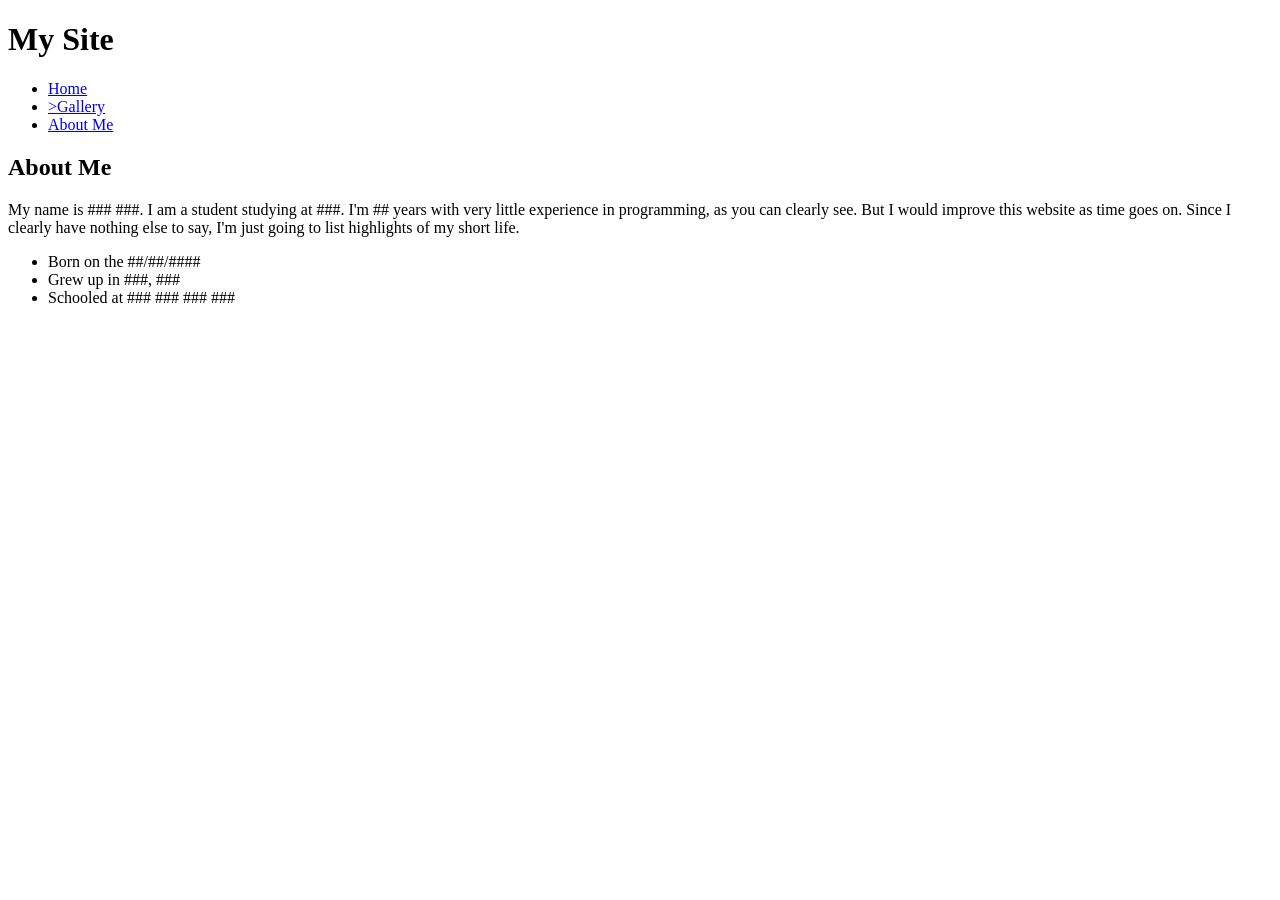
==== index.html @ eaed405c "Create plan for site content. Create index.html as main/home page." ====
<!DOCTYPE html>
<html>
	<head>
		<title>Home</title>
		<meta charset="utf-8">
  </head>
  <body>
		<header>
	  	<h1>My Site</h1>
			<nav> 
				<ul>
					<li><a href="#">Home</a></li>
					<li><a href="#">>Gallery</a></li>
					<li><a href="#">About Me</a></li>
				</ul>
			</nav>
		</header>
		<main>
			<h2>About Me</h2>
			<p>My name is ### ###. I am a student studying at ###. I'm ##
				years with very little experience in programming, as you can
				clearly see. But I would improve this website as time goes on.
				Since I clearly have nothing else to say, I'm just going to
				list highlights of my short life.
				<ul>
					<li>Born on the ##/##/####</li>
					<li>Grew up in ###, ###</li>
					<li>Schooled at ### ### ### ###</li>
				</ul>
			</p>
		</main>
  </body>
</html>
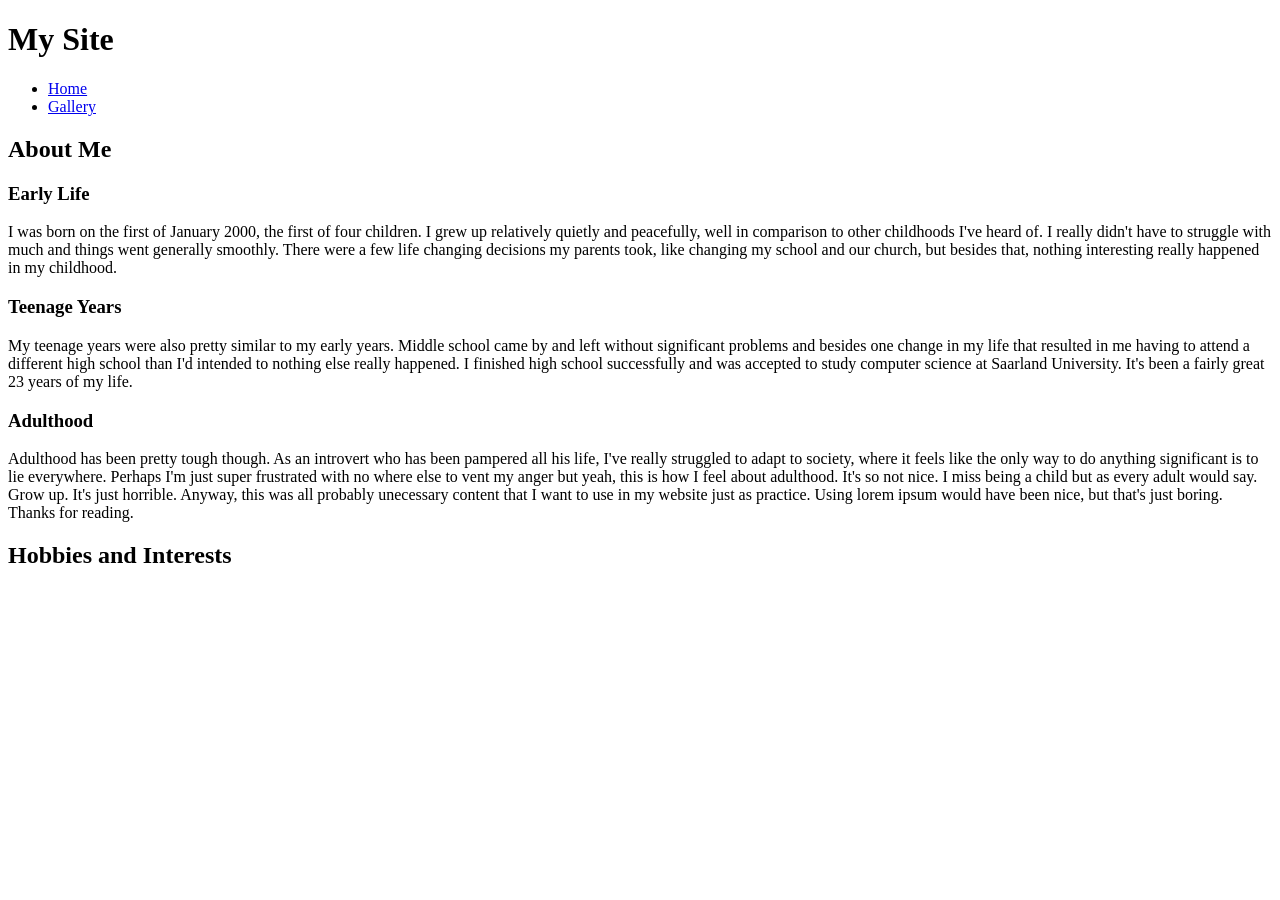
==== commit d6e9b9b5: "Edited site content and Home page content consequently." ====
--- a/index.html
+++ b/index.html
@@ -10,24 +10,48 @@
 			<nav> 
 				<ul>
 					<li><a href="#">Home</a></li>
-					<li><a href="#">>Gallery</a></li>
-					<li><a href="#">About Me</a></li>
+					<li><a href="#">Gallery</a></li>
 				</ul>
 			</nav>
 		</header>
 		<main>
-			<h2>About Me</h2>
-			<p>My name is ### ###. I am a student studying at ###. I'm ##
-				years with very little experience in programming, as you can
-				clearly see. But I would improve this website as time goes on.
-				Since I clearly have nothing else to say, I'm just going to
-				list highlights of my short life.
-				<ul>
-					<li>Born on the ##/##/####</li>
-					<li>Grew up in ###, ###</li>
-					<li>Schooled at ### ### ### ###</li>
-				</ul>
-			</p>
-		</main>
+        <section>
+  			<h2>About Me</h2>
+        <h3>Early Life</h3>
+        <p>I was born on the first of January 2000, the first of four
+          children. I grew up relatively quietly and peacefully, well in
+          comparison to other childhoods I've heard of. I really didn't
+          have to struggle with much and things went generally smoothly.
+          There were a few life changing decisions my parents took, like
+          changing my school and our church, but besides that, nothing
+          interesting really happened in my childhood.
+        </p>
+        <h3>Teenage Years</h3>
+        <p>My teenage years were also pretty similar to my early years.
+          Middle school came by and left without significant problems
+          and besides one change in my life that resulted in me having
+          to attend a different high school than I'd intended to nothing
+          else really happened. I finished high school successfully and
+          was accepted to study computer science at Saarland University.
+          It's been a fairly great 23 years of my life.
+        </p>
+        <h3>Adulthood</h3>
+        <p>Adulthood has been pretty tough though. As an introvert who
+          has been pampered all his life, I've really struggled to
+          adapt to society, where it feels like the only way to do
+          anything significant is to lie everywhere. Perhaps I'm just
+          super frustrated with no where else to vent my anger but yeah,
+          this is how I feel about adulthood. It's so not nice. I miss
+          being a child but as every adult would say. Grow up. It's just
+          horrible. Anyway, this was all probably unecessary content
+          that I want to use in my website just as practice. Using lorem
+          ipsum would have been nice, but that's just boring. Thanks for
+          reading.
+        </p>
+  		</section>
+      <section>
+        <h2>Hobbies and Interests</h2>
+      </section>
+    </main>
   </body>
 </html>
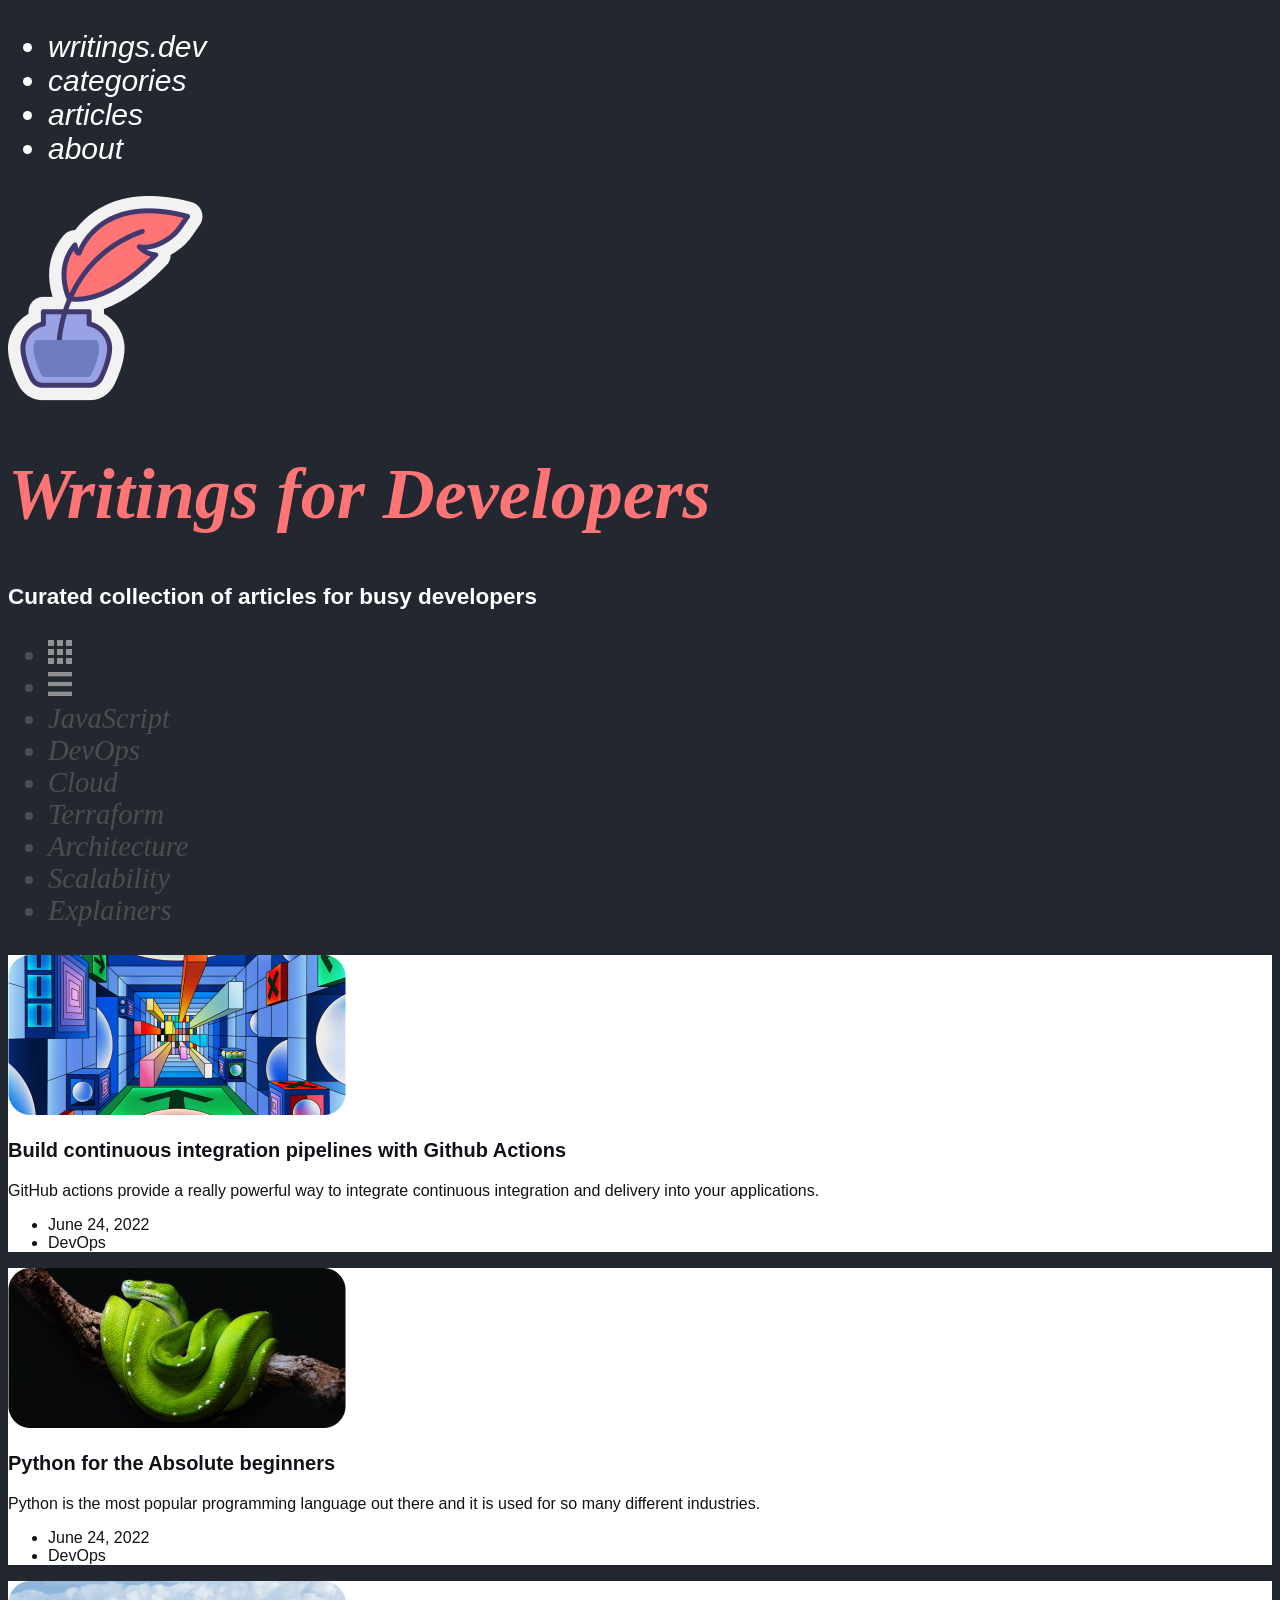
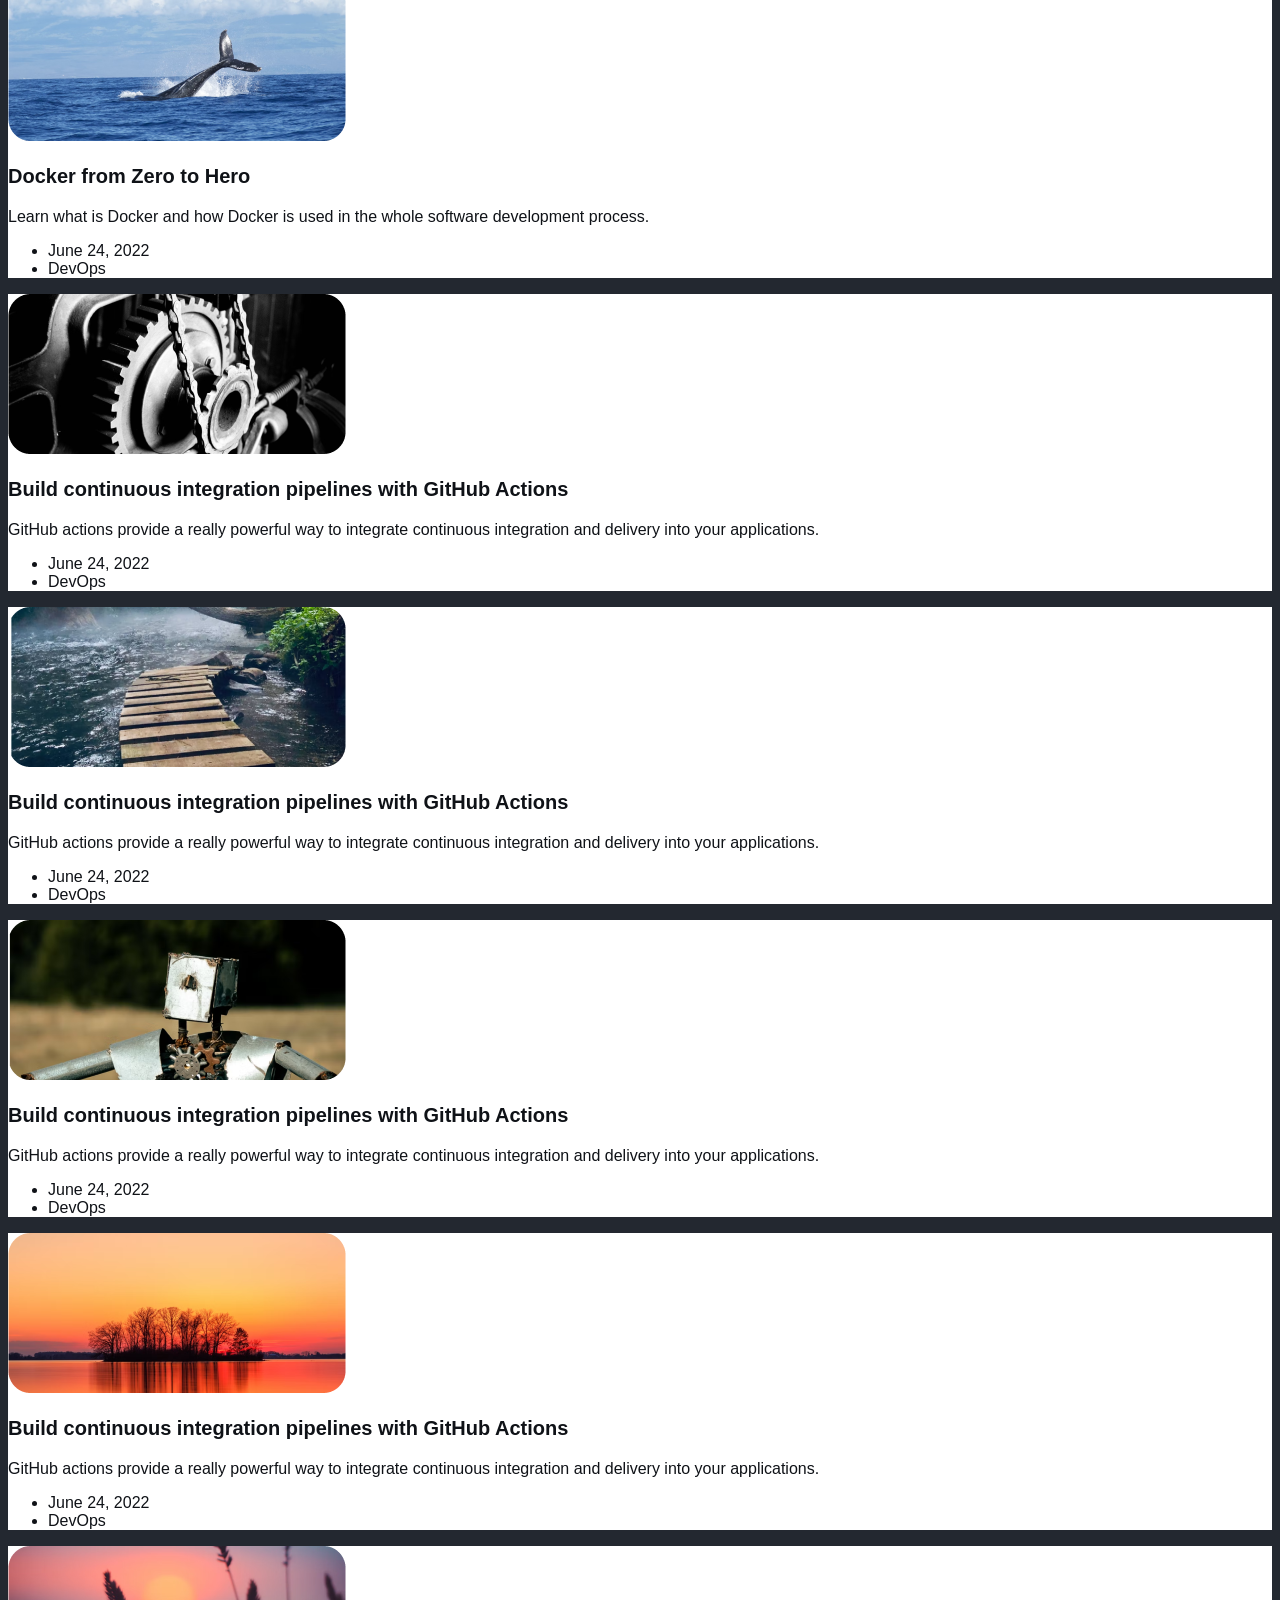
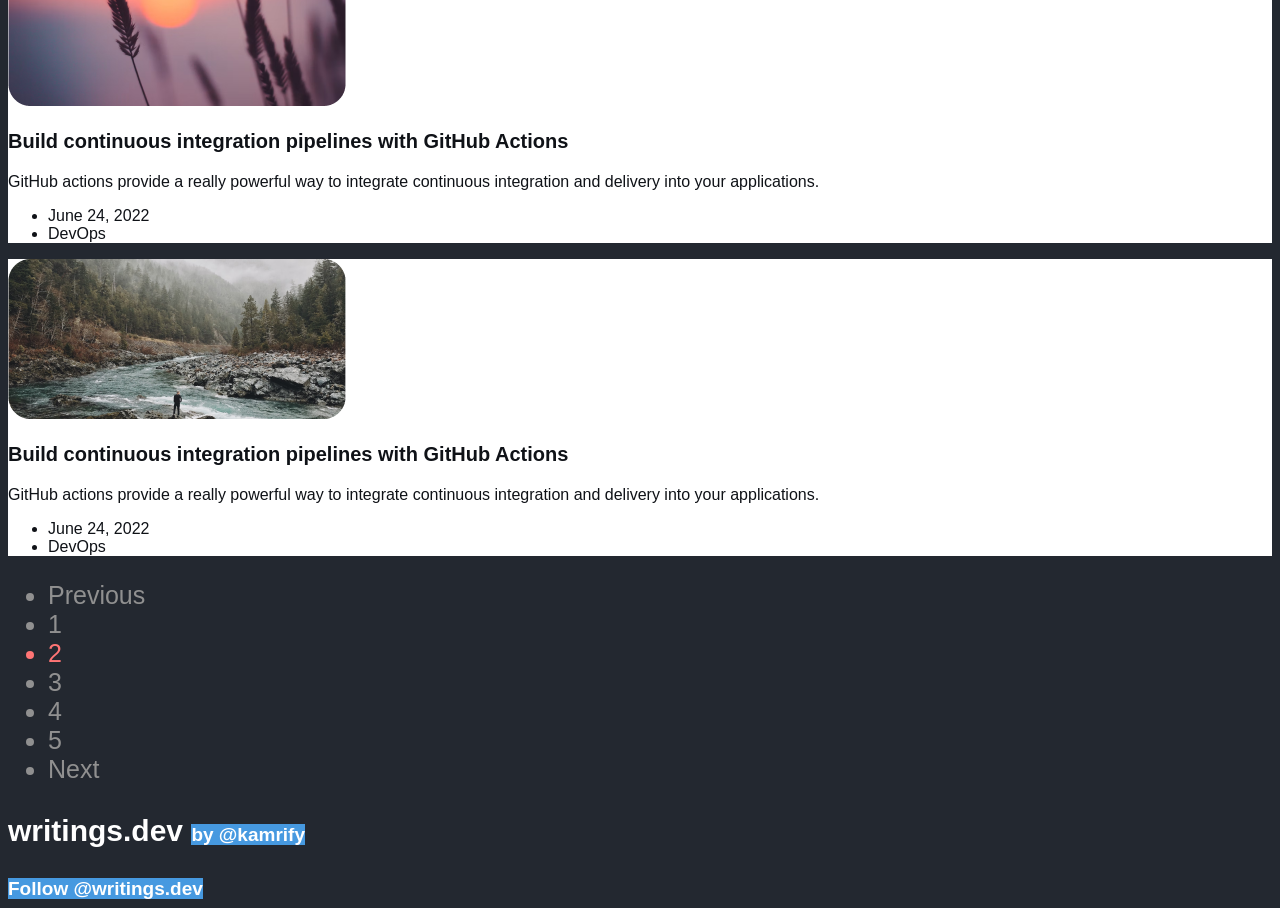
==== commit bd27ce54: "edit index.html" ====
--- a/index.html
+++ b/index.html
@@ -3,55 +3,152 @@
 	<head>
 		<title>Home</title>
 		<meta charset="utf-8">
+    <link rel="stylesheet" href="styles.css">
   </head>
   <body>
 		<header>
-	  	<h1>My Site</h1>
-			<nav> 
-				<ul>
-					<li><a href="#">Home</a></li>
-					<li><a href="#">Gallery</a></li>
-				</ul>
-			</nav>
-		</header>
-		<main>
-        <section>
-  			<h2>About Me</h2>
-        <h3>Early Life</h3>
-        <p>I was born on the first of January 2000, the first of four
-          children. I grew up relatively quietly and peacefully, well in
-          comparison to other childhoods I've heard of. I really didn't
-          have to struggle with much and things went generally smoothly.
-          There were a few life changing decisions my parents took, like
-          changing my school and our church, but besides that, nothing
-          interesting really happened in my childhood.
-        </p>
-        <h3>Teenage Years</h3>
-        <p>My teenage years were also pretty similar to my early years.
-          Middle school came by and left without significant problems
-          and besides one change in my life that resulted in me having
-          to attend a different high school than I'd intended to nothing
-          else really happened. I finished high school successfully and
-          was accepted to study computer science at Saarland University.
-          It's been a fairly great 23 years of my life.
-        </p>
-        <h3>Adulthood</h3>
-        <p>Adulthood has been pretty tough though. As an introvert who
-          has been pampered all his life, I've really struggled to
-          adapt to society, where it feels like the only way to do
-          anything significant is to lie everywhere. Perhaps I'm just
-          super frustrated with no where else to vent my anger but yeah,
-          this is how I feel about adulthood. It's so not nice. I miss
-          being a child but as every adult would say. Grow up. It's just
-          horrible. Anyway, this was all probably unecessary content
-          that I want to use in my website just as practice. Using lorem
-          ipsum would have been nice, but that's just boring. Thanks for
-          reading.
-        </p>
-  		</section>
+      <nav>
+        <ul>
+          <li>writings.dev</li>
+          <li>categories</li>
+          <li>articles</li>
+          <li>about</li>
+        </ul>
+      </nav>
+      <img src="images/logo.png" alt="logo">
+      <h1>Writings for Developers</h1>
+      <h2>Curated collection of articles for busy developers</h2>
+    </header>
+    <nav>
+      <ul>
+        <li><img src="images/grid-icon.png" alt="grid icon"></li>
+        <li><img src="images/list-icon.png" alt="grid icon"></li>
+        <li>JavaScript</li>
+        <li>DevOps</li>
+        <li>Cloud</li>
+        <li>Terraform</li>
+        <li>Architecture</li>
+        <li>Scalability</li>
+        <li>Explainers</li>
+      </ul>
+    </nav>
+    <main>
       <section>
-        <h2>Hobbies and Interests</h2>
+        <img src="images/corridor.png" alt="futuristic coridor">
+        <h3>Build continuous integration pipelines with Github Actions</h3>
+        <p>GitHub actions provide a really powerful way to integrate continuous integration and delivery into your applications.</p>
+        <footer>
+          <ul>
+            <li>June 24, 2022</li>
+            <li>DevOps</li>
+          </ul>
+        </footer>
       </section>
+      <section>
+        <img src="images/python.png" alt="python on a tree">
+        <h3>Python for the Absolute beginners</h3>
+        <p>Python is the most popular programming language out there and it is used for so many different industries.</p>
+        <footer>
+          <ul>
+            <li>June 24, 2022</li>
+            <li>DevOps</li>
+          </ul>
+        </footer>
+      </section>
+      <section>
+        <img src="images/whale.png" alt="tail of whale diving">
+        <h3>Docker from Zero to Hero</h3>
+        <p>Learn what is Docker and  how Docker is used in the whole software development process.</p>
+        <footer>
+          <ul>
+            <li>June 24, 2022</li>
+            <li>DevOps</li>
+          </ul>
+        </footer>
+      </section>
+      <section>
+        <img src="images/gears.png" alt="part of a system of gears and chains">
+        <h3>Build continuous integration pipelines with GitHub Actions</h3>
+        <p>GitHub actions provide a really powerful way to integrate continuous integration and delivery into your applications.</p>
+        <footer>
+          <ul>
+            <li>June 24, 2022</li>
+            <li>DevOps</li>
+          </ul>
+        </footer>
+      </section>
+      <section>
+        <img src="images/pathway.png" alt="imagined wooden pathway leading into a waterway">
+        <h3>Build continuous integration pipelines with GitHub Actions</h3>
+        <p>GitHub actions provide a really powerful way to integrate continuous integration and delivery into your applications.</p>
+        <footer>
+          <ul>
+            <li>June 24, 2022</li>
+            <li>DevOps</li>
+          </ul>
+        </footer>
+      </section>
+      <section>
+        <img src="images/robot.png" alt="skeleton of a robot">
+        <h3>Build continuous integration pipelines with GitHub Actions</h3>
+        <p>GitHub actions provide a really powerful way to integrate continuous integration and delivery into your applications.</p>
+        <footer>
+          <ul>
+            <li>June 24, 2022</li>
+            <li>DevOps</li>
+          </ul>
+        </footer>
+      </section>
+      <section>
+        <img src="images/island.png" alt="panoramic view of an island during a sunset">
+        <h3>Build continuous integration pipelines with GitHub Actions</h3>
+        <p>GitHub actions provide a really powerful way to integrate continuous integration and delivery into your applications.</p>
+        <footer>
+          <ul>
+            <li>June 24, 2022</li>
+            <li>DevOps</li>
+          </ul>
+        </footer>
+      </section>
+      <section>
+        <img src="images/wheat.png" alt="a few wheat stalks with the sun in the background">
+        <h3>Build continuous integration pipelines with GitHub Actions</h3>
+        <p>GitHub actions provide a really powerful way to integrate continuous integration and delivery into your applications.</p>
+        <footer>
+          <ul>
+            <li>June 24, 2022</li>
+            <li>DevOps</li>
+          </ul>
+        </footer>
+      </section>
+      <section>
+        <img src="images/man.png" alt="a man in front of a vast rocky landscape">
+        <h3>Build continuous integration pipelines with GitHub Actions</h3>
+        <p>GitHub actions provide a really powerful way to integrate continuous integration and delivery into your applications.</p>
+        <footer>
+          <ul>
+            <li>June 24, 2022</li>
+            <li>DevOps</li>
+          </ul>
+        </footer>
+      </section>
+      <footer>
+        <ul>
+          <li>Previous</li>
+          <li>1</li>
+          <li class="highlighted">2</li>
+          <li>3</li>
+          <li>4</li>
+          <li>5</li>
+          <li>Next</li>
+        </ul>
+      </footer>
     </main>
+    <footer>
+      <address>
+        <p>writings.dev <span>by @kamrify</span></p>
+        <span>Follow @writings.dev</span>
+      </address>
+    </footer>
   </body>
 </html>
--- a/styles.css
+++ b/styles.css
@@ -0,0 +1,93 @@
+/* font styles */
+html {
+    font-size: 15px;
+}
+
+header nav, h2, h3, p, footer ul {
+    font-family: Poppins, "Avant Garde Gothic", Roboto, sans-serif;
+}
+
+header nav {
+    font-size: 2rem;
+}
+
+h1, nav, #footer-main {
+    font-family: Recursive, "GT Ultra", cursive;
+    font-style: italic;
+}
+
+h1 {
+    font-size: 4.8rem;
+}
+
+nav {
+    font-size: 1.9rem;
+}
+
+h3 {
+    font-size: calc(20rem/15);
+    font-weight: 600;
+}
+
+p {
+    font-size: calc(16rem/15);
+}
+
+main footer ul {
+    font-size: calc(25rem/15);
+}
+
+section footer ul {
+    font-size: calc(16rem/15);
+}
+
+address {
+    font-family: "Source Sans Pro", Roboto, Lato, sans-serif;
+    font-weight: 600;
+    font-style: normal;
+}
+
+address p {
+    font-size: 2rem;
+}
+
+span {
+    font-size: calc(19rem/15);
+}
+
+/* colors and backgrounds */
+body {
+    background-color: #232830;
+}
+
+header nav, h2, address p, span {
+    color: #ffffff;
+}
+
+h1 {
+    color: #ff7575;
+}
+
+nav {
+    color: #4d4d4d;
+}
+
+section {
+    background-color: #ffffff;
+}
+
+main footer ul {
+    color: #909090;
+}
+
+h3, p, section footer ul {
+    color: #0f1217;
+}
+
+.highlighted {
+    color: #ff7575;
+}
+
+span {
+    background-color: #4699e0;
+}
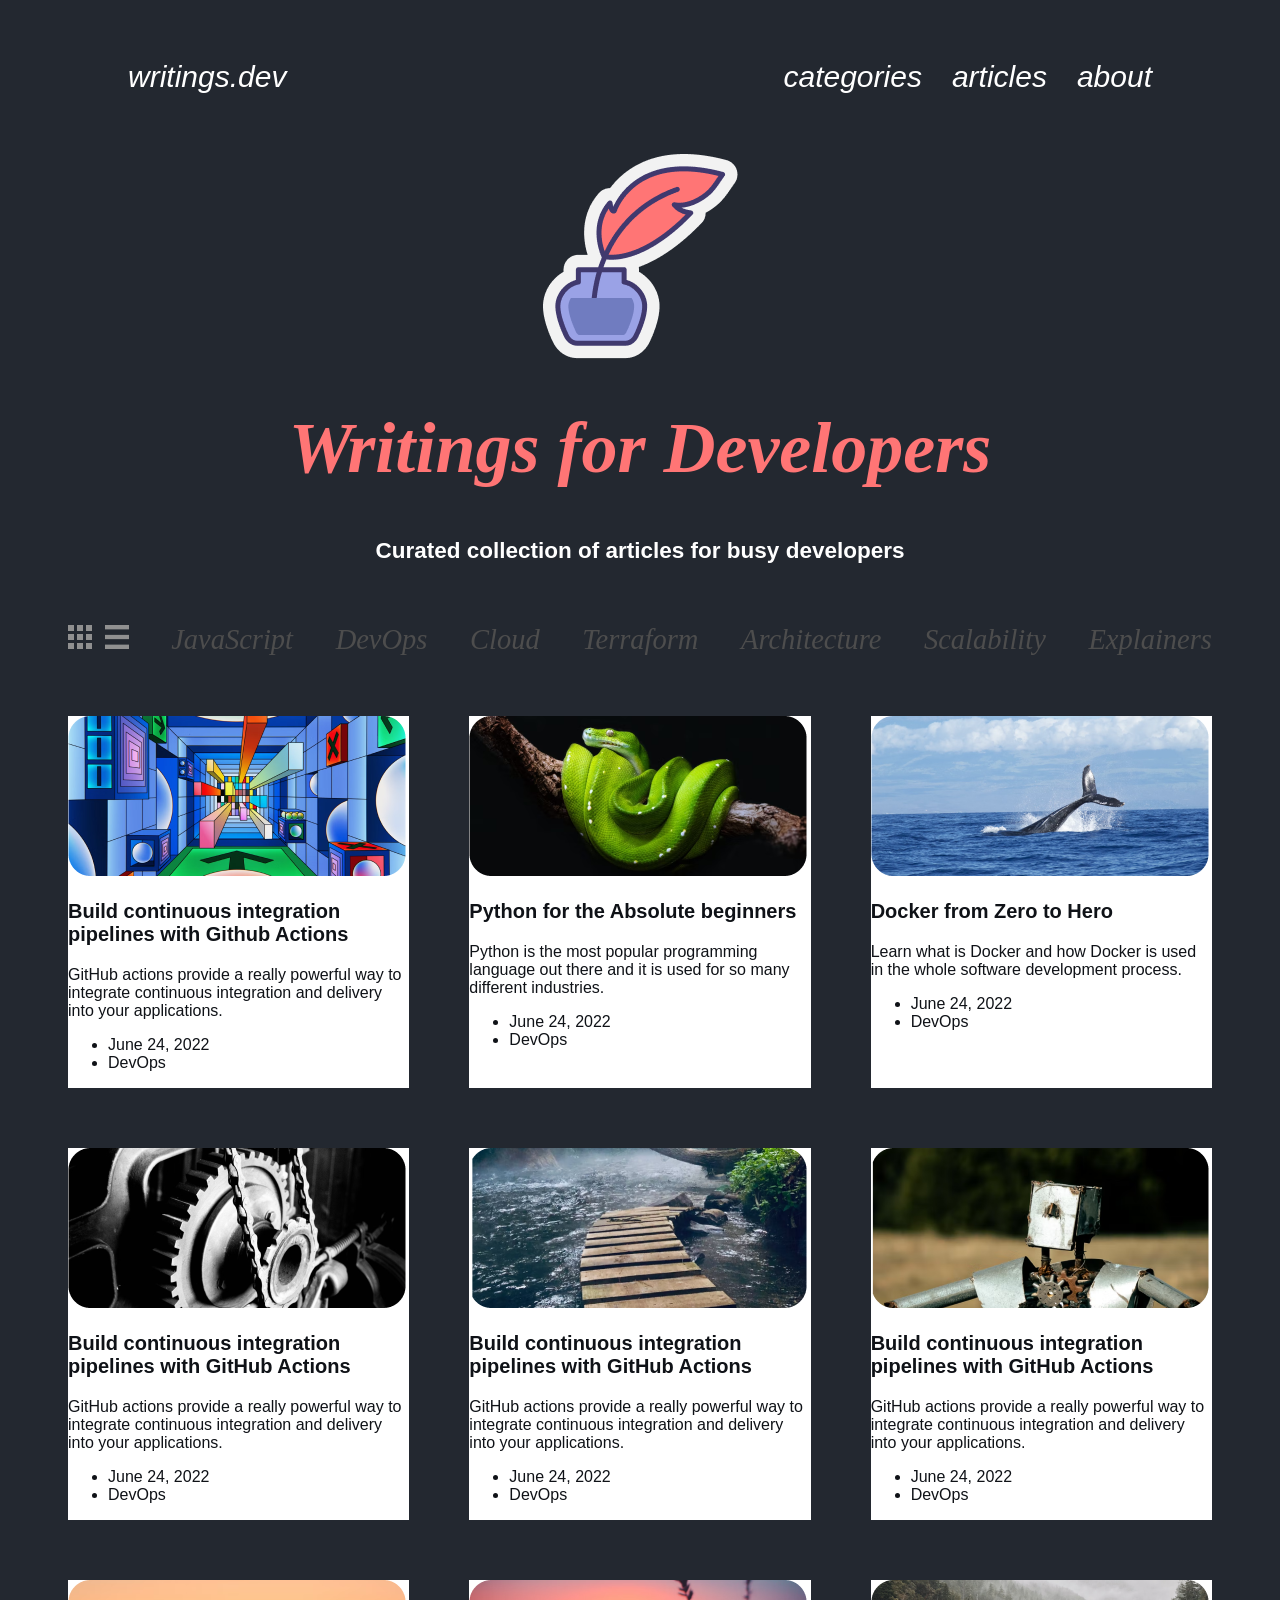
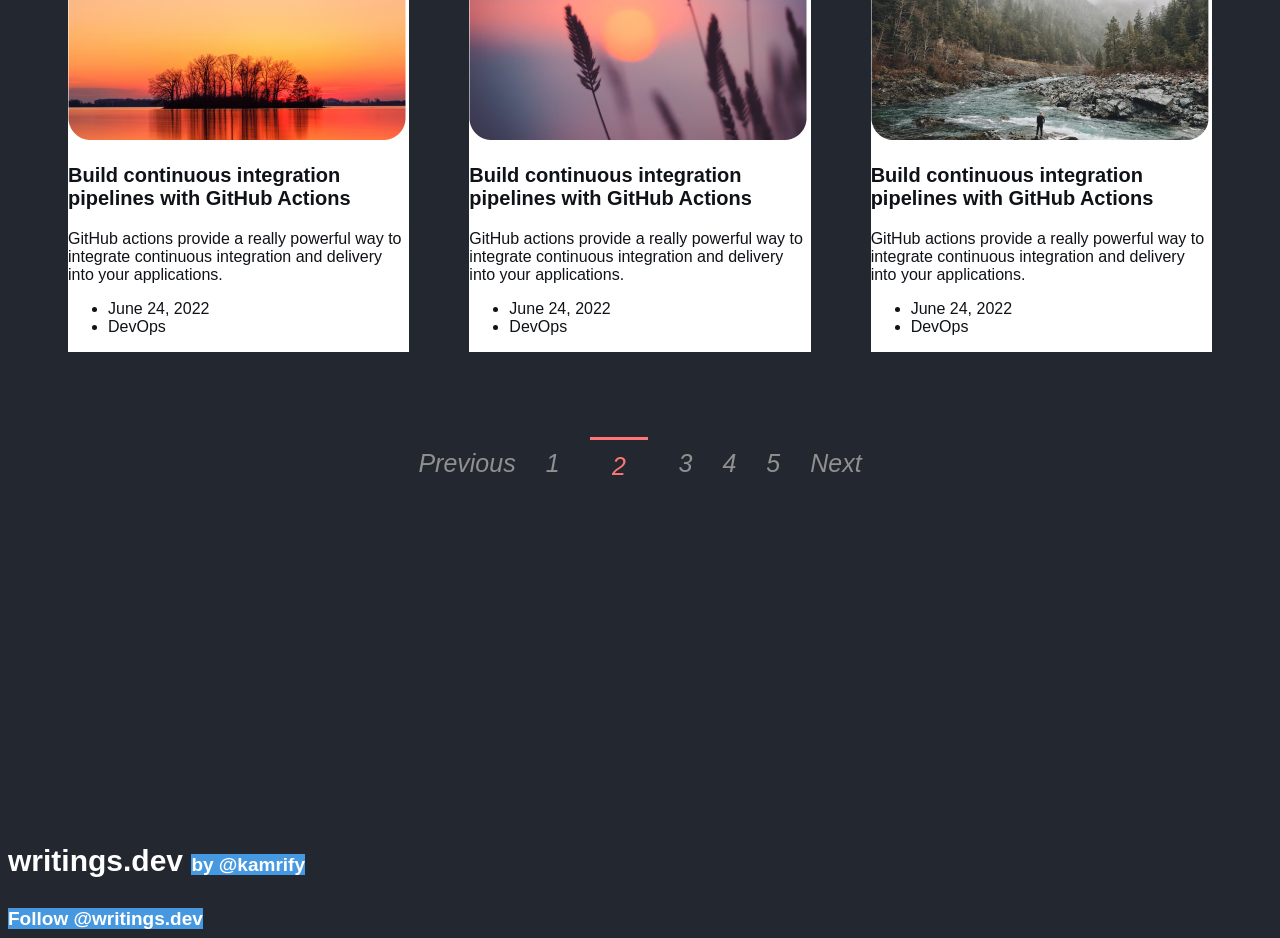
==== commit cac5328a: "add some layout and positioning" ====
--- a/index.html
+++ b/index.html
@@ -9,7 +9,7 @@
 		<header>
       <nav>
         <ul>
-          <li>writings.dev</li>
+          <li class="first-nav-item">writings.dev</li>
           <li>categories</li>
           <li>articles</li>
           <li>about</li>
@@ -21,8 +21,8 @@
     </header>
     <nav>
       <ul>
-        <li><img src="images/grid-icon.png" alt="grid icon"></li>
-        <li><img src="images/list-icon.png" alt="grid icon"></li>
+        <li id="grid-icon"><img src="images/grid-icon.png" alt="grid icon"></li>
+        <li id="list-icon"><img src="images/list-icon.png" alt="list icon"></li>
         <li>JavaScript</li>
         <li>DevOps</li>
         <li>Cloud</li>
@@ -132,7 +132,7 @@
           </ul>
         </footer>
       </section>
-      <footer>
+      <footer id="main-footer">
         <ul>
           <li>Previous</li>
           <li>1</li>
--- a/styles.css
+++ b/styles.css
@@ -11,7 +11,7 @@
     font-size: 2rem;
 }
 
-h1, nav, #footer-main {
+h1, nav, #main-footer {
     font-family: Recursive, "GT Ultra", cursive;
     font-style: italic;
 }
@@ -90,4 +90,79 @@
 
 span {
     background-color: #4699e0;
-}+}
+
+/* layout */
+main {
+    display: grid;
+    grid-template-columns: 1fr 1fr 1fr;
+    grid-template-rows: 1fr 1fr 1fr 1fr;
+    justify-content: space-between;
+    justify-items: center;
+    grid-gap: 4rem;
+}
+
+#main-footer {
+    grid-row: 4 / 5;
+    grid-column: 1 / 4;
+}
+
+nav ul {
+    display: flex;
+    justify-content: space-between;
+    gap: 2rem;
+    justify-items: left;
+    list-style-type: none;
+}
+
+#main-footer ul {
+    display: flex;
+    list-style-type: none;
+    gap: 2rem;
+    justify-content: space-between;
+}
+
+/* positioning and box styles */
+main {
+    margin: 4rem;
+}
+
+header {
+    margin: 4rem;
+}
+
+header h1, header h2 {
+    text-align: center;
+}
+
+header img {
+    display: block;
+    margin: 0 auto;
+}
+
+nav ul {
+    margin: 4rem;
+    padding: 0px;
+}
+
+#list-icon {
+    margin-left: -2rem;
+}
+
+.first-nav-item {
+    margin-right: auto;
+}
+
+#main-footer ul {
+    padding: 0;
+}
+
+#main-footer ul li {
+    padding-top: 0.75rem;
+}
+
+.highlighted {
+    padding: 0 1.5rem;
+    border-top: 3px solid #ff7575;
+}
+
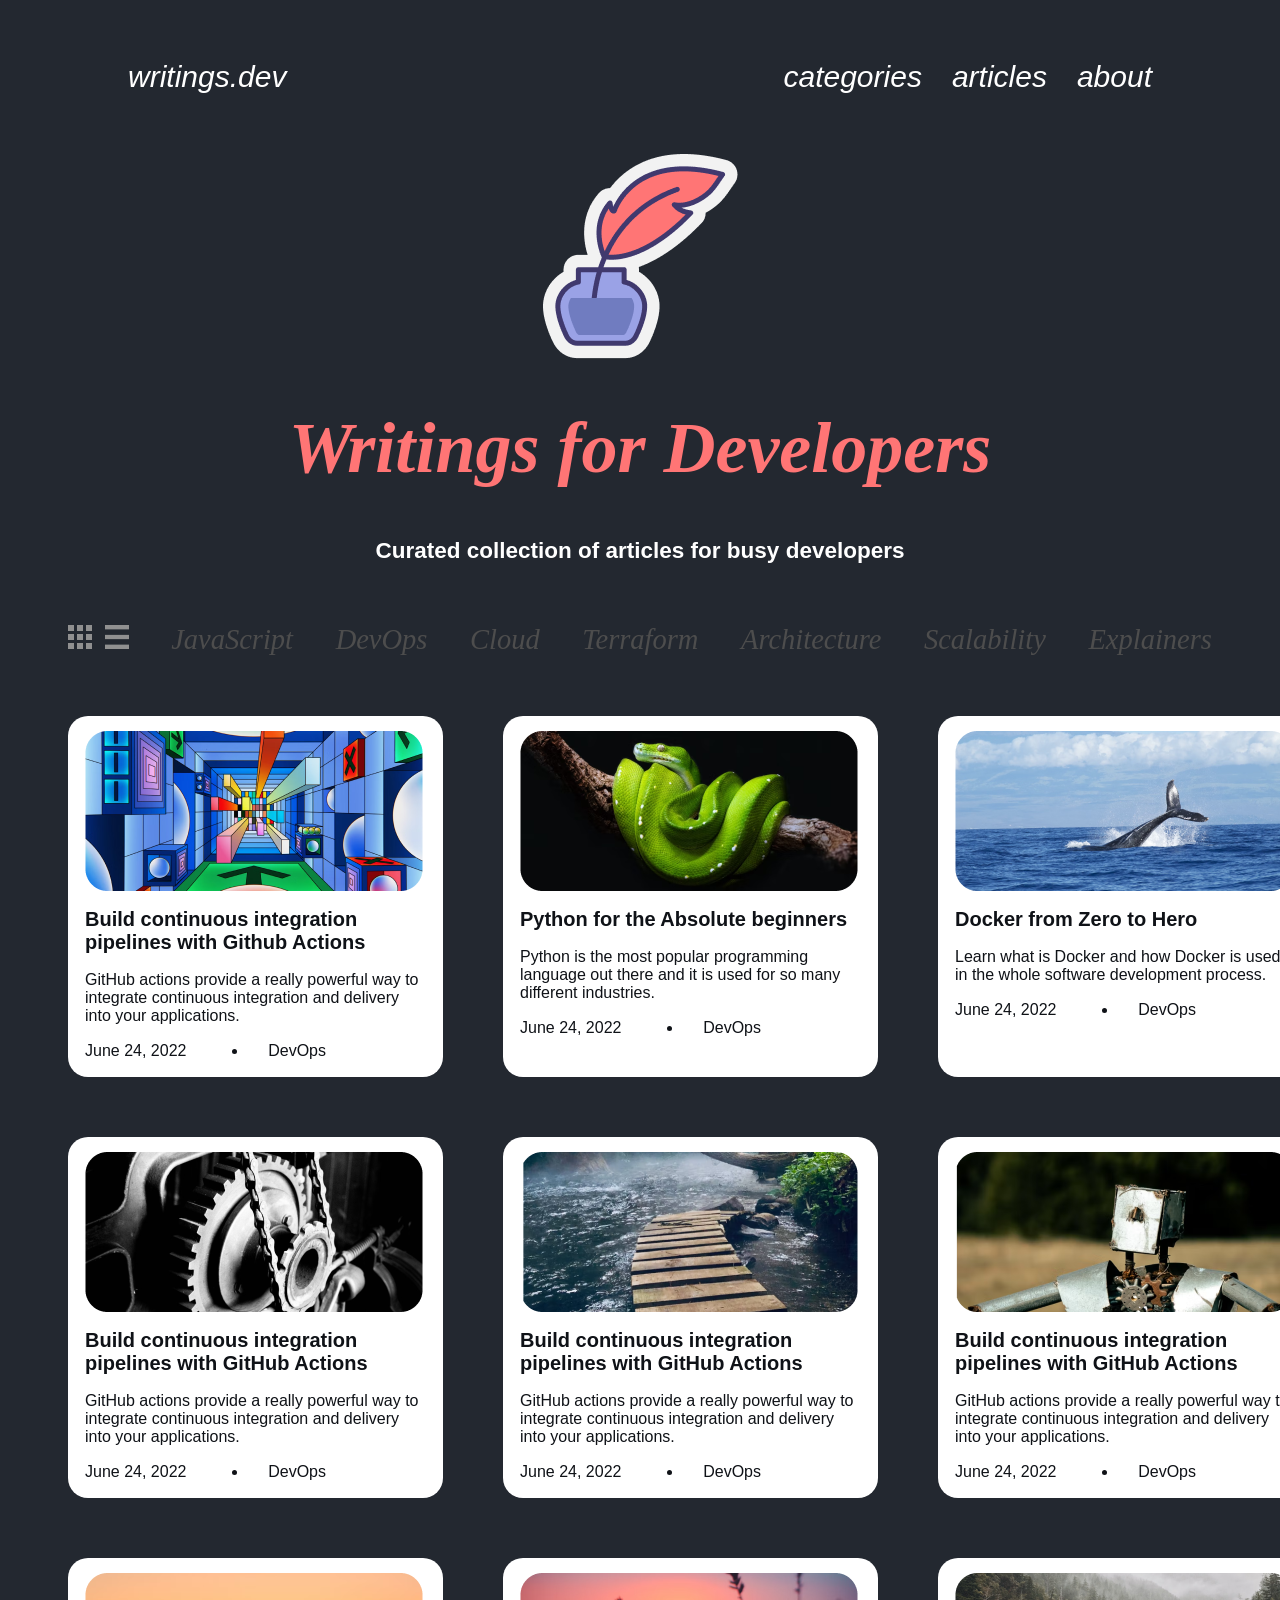
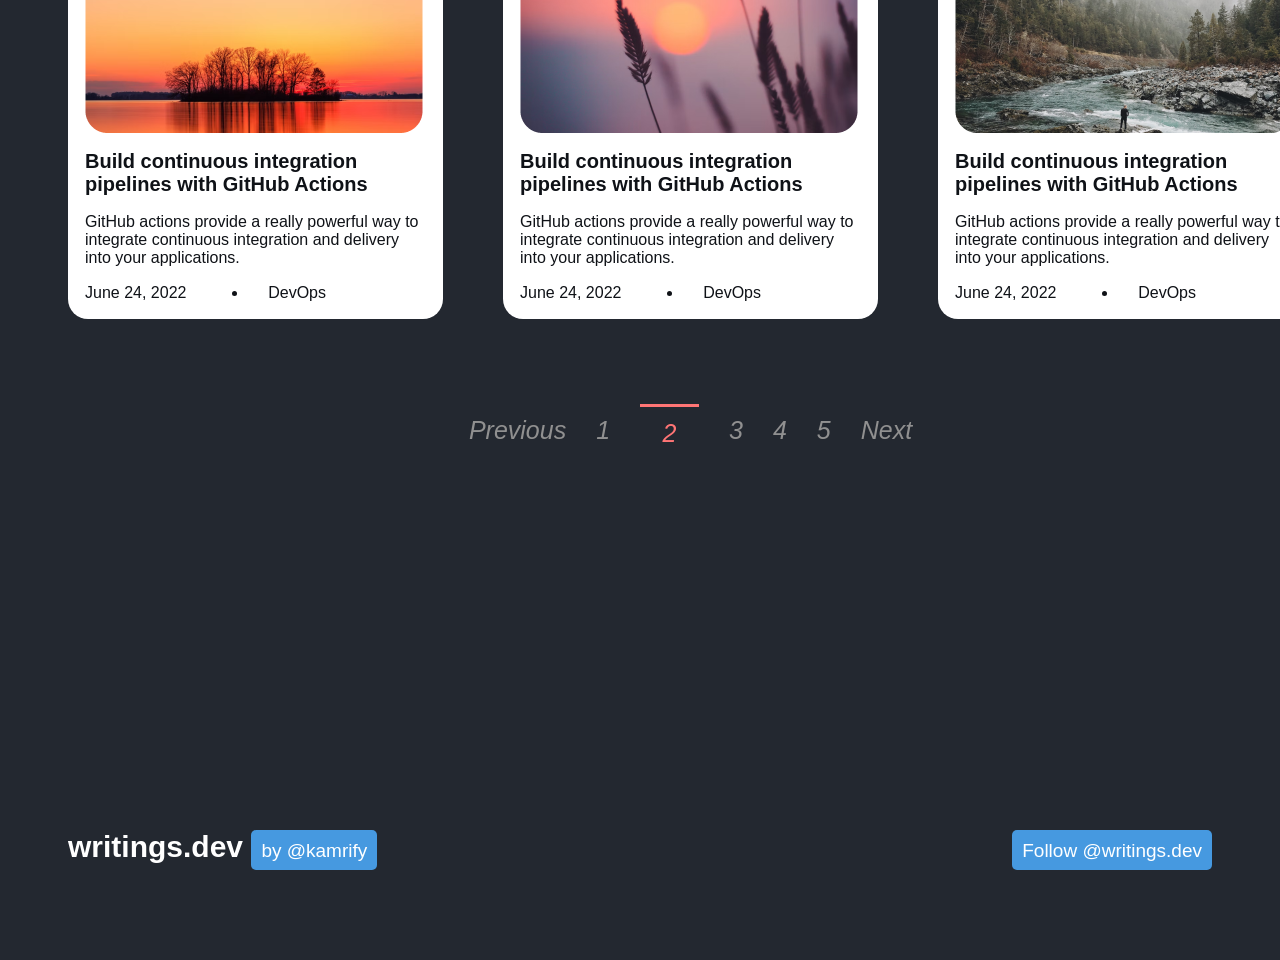
==== commit 341ea5c1: "complete webpage 90%" ====
--- a/index.html
+++ b/index.html
@@ -9,10 +9,10 @@
 		<header>
       <nav>
         <ul>
-          <li class="first-nav-item">writings.dev</li>
-          <li>categories</li>
-          <li>articles</li>
-          <li>about</li>
+          <li class="first-nav-item"><a>writings.dev</a></li>
+          <li><a>categories</a></li>
+          <li><a>articles</a></li>
+          <li><a>about</a></li>
         </ul>
       </nav>
       <img src="images/logo.png" alt="logo">
@@ -23,13 +23,13 @@
       <ul>
         <li id="grid-icon"><img src="images/grid-icon.png" alt="grid icon"></li>
         <li id="list-icon"><img src="images/list-icon.png" alt="list icon"></li>
-        <li>JavaScript</li>
-        <li>DevOps</li>
-        <li>Cloud</li>
-        <li>Terraform</li>
-        <li>Architecture</li>
-        <li>Scalability</li>
-        <li>Explainers</li>
+        <li><a>JavaScript</a></li>
+        <li><a>DevOps</a></li>
+        <li><a>Cloud</a></li>
+        <li><a>Terraform</a></li>
+        <li><a>Architecture</a></li>
+        <li><a>Scalability</a></li>
+        <li><a>Explainers</a></li>
       </ul>
     </nav>
     <main>
@@ -134,20 +134,20 @@
       </section>
       <footer id="main-footer">
         <ul>
-          <li>Previous</li>
-          <li>1</li>
-          <li class="highlighted">2</li>
-          <li>3</li>
-          <li>4</li>
-          <li>5</li>
-          <li>Next</li>
+          <li><a>Previous</a></li>
+          <li><a>1</a></li>
+          <li class="highlighted"><a>2</a></li>
+          <li><a>3</a></li>
+          <li><a>4</a></li>
+          <li><a>5</a></li>
+          <li><a>Next</a></li>
         </ul>
       </footer>
     </main>
     <footer>
       <address>
-        <p>writings.dev <span>by @kamrify</span></p>
-        <span>Follow @writings.dev</span>
+        <p>writings.dev <button>by @kamrify</button></p>
+        <p><button>Follow @writings.dev</button></p>
       </address>
     </footer>
   </body>
--- a/styles.css
+++ b/styles.css
@@ -51,7 +51,7 @@
     font-size: 2rem;
 }
 
-span {
+button {
     font-size: calc(19rem/15);
 }
 
@@ -60,7 +60,7 @@
     background-color: #232830;
 }
 
-header nav, h2, address p, span {
+header nav, h2, address p, button {
     color: #ffffff;
 }
 
@@ -88,7 +88,7 @@
     color: #ff7575;
 }
 
-span {
+button {
     background-color: #4699e0;
 }
 
@@ -115,11 +115,32 @@
     list-style-type: none;
 }
 
+main section footer ul {
+    display: flex;
+    justify-content: space-between;
+    justify-items: left;
+    margin-right: 100px;
+}
+
+main section footer ul li:first-of-type {
+    list-style-type: none;
+}
+
+main section footer ul li:nth-of-type(2) {
+    padding-left: 20px;
+}
+
 #main-footer ul {
     display: flex;
     list-style-type: none;
     gap: 2rem;
     justify-content: space-between;
+}
+
+address {
+    display: flex;
+    justify-content: space-between;
+    margin: 4em;
 }
 
 /* positioning and box styles */
@@ -127,6 +148,25 @@
     margin: 4rem;
 }
 
+main section {
+    width: 25rem;
+    border-radius: 20px;
+}
+
+main section img {
+    display: block;
+    margin: 17px;
+    margin-top: 15px;
+}
+
+main section h3, main section p, main section footer {
+    margin: 17px;
+}
+
+main section footer ul {
+    padding: 0;
+}
+
 header {
     margin: 4rem;
 }
@@ -166,3 +206,10 @@
     border-top: 3px solid #ff7575;
 }
 
+button {
+    border-radius: 5px;
+    border-width: 0;
+    height: 40px;
+    padding: 10px;
+}
+
